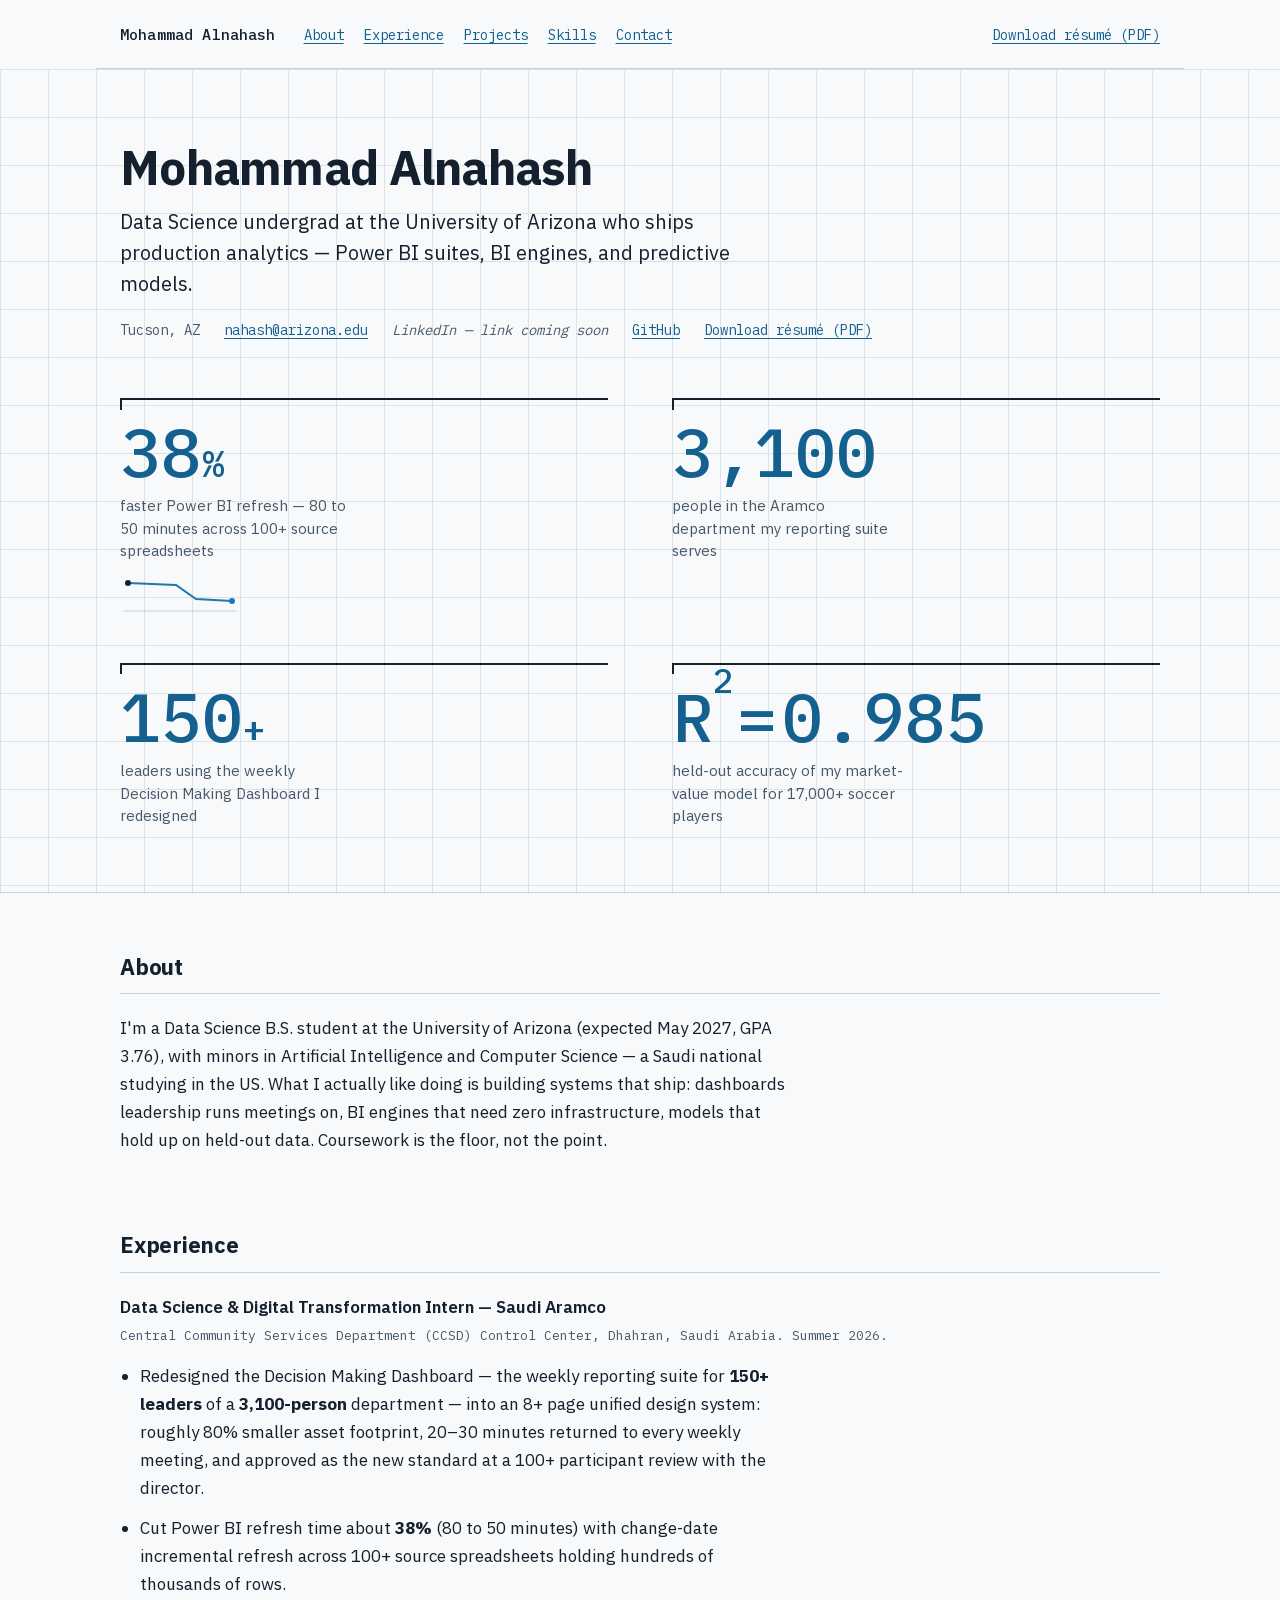
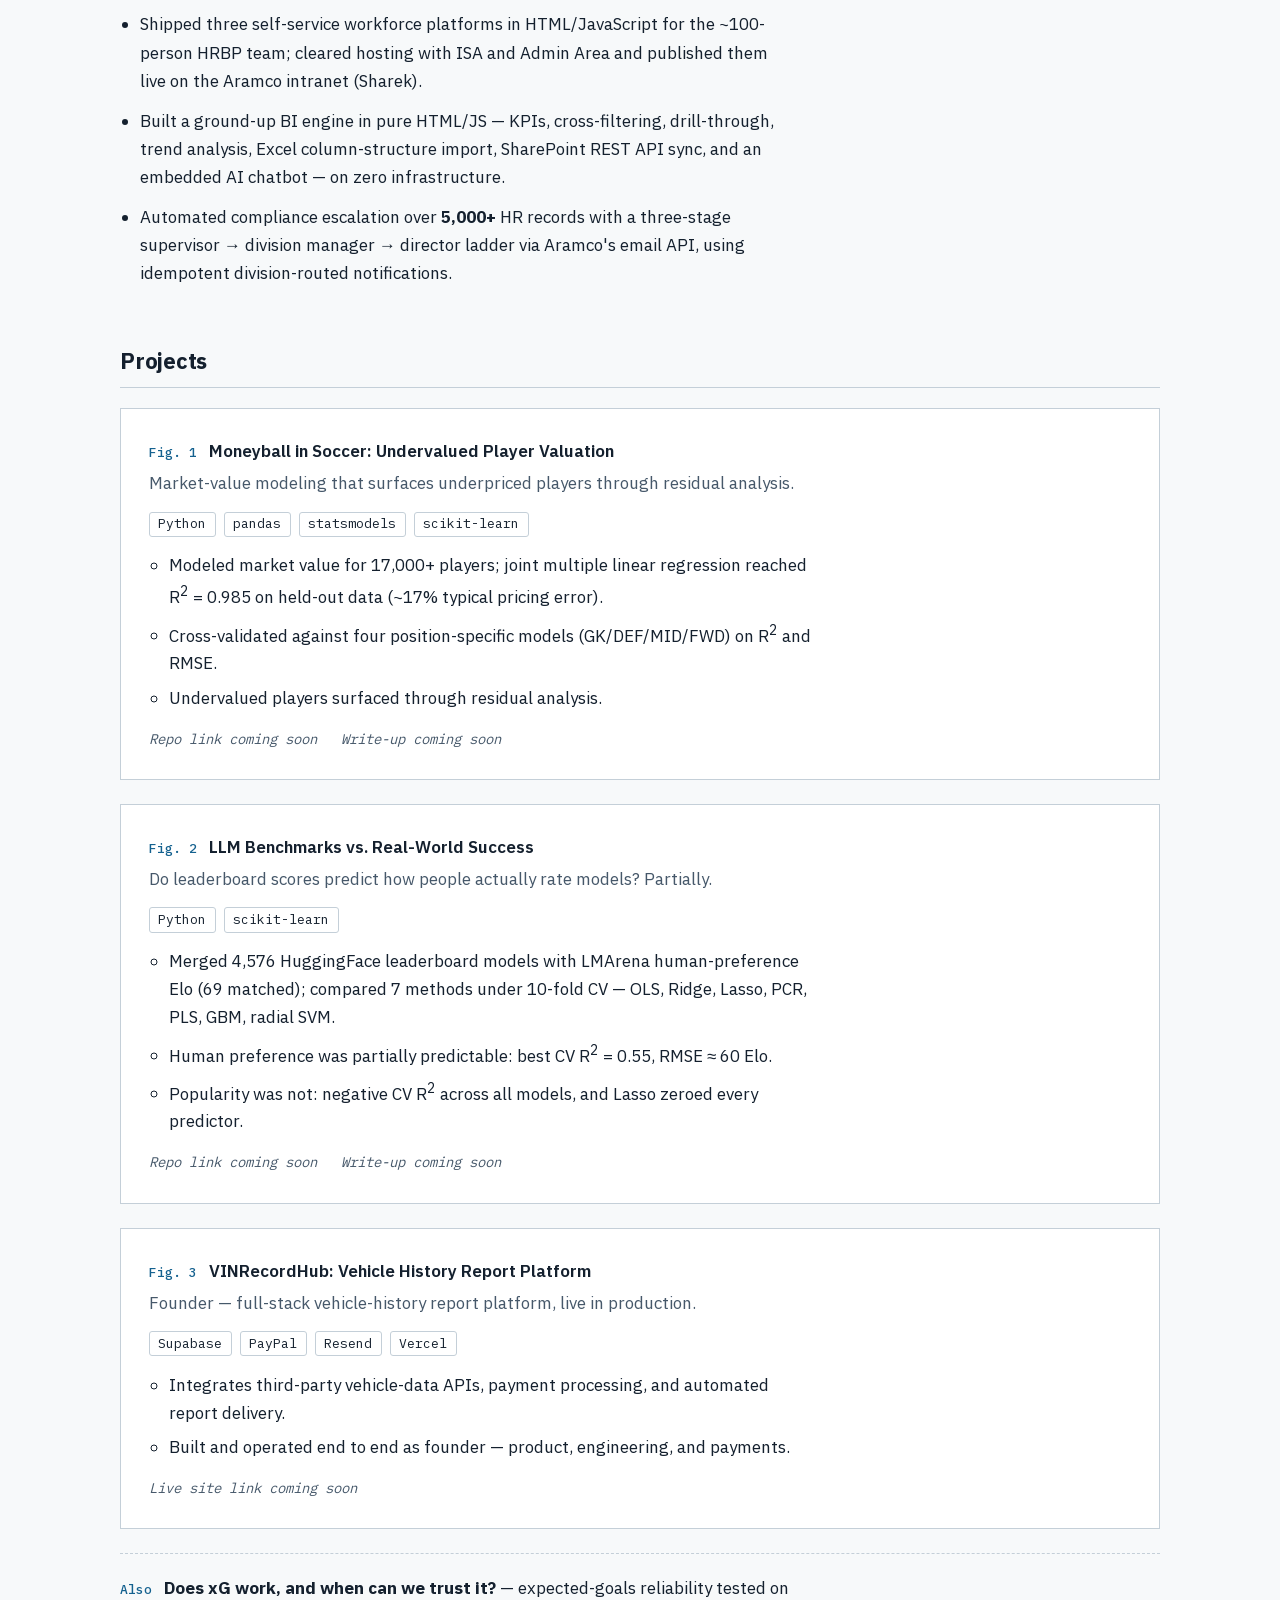
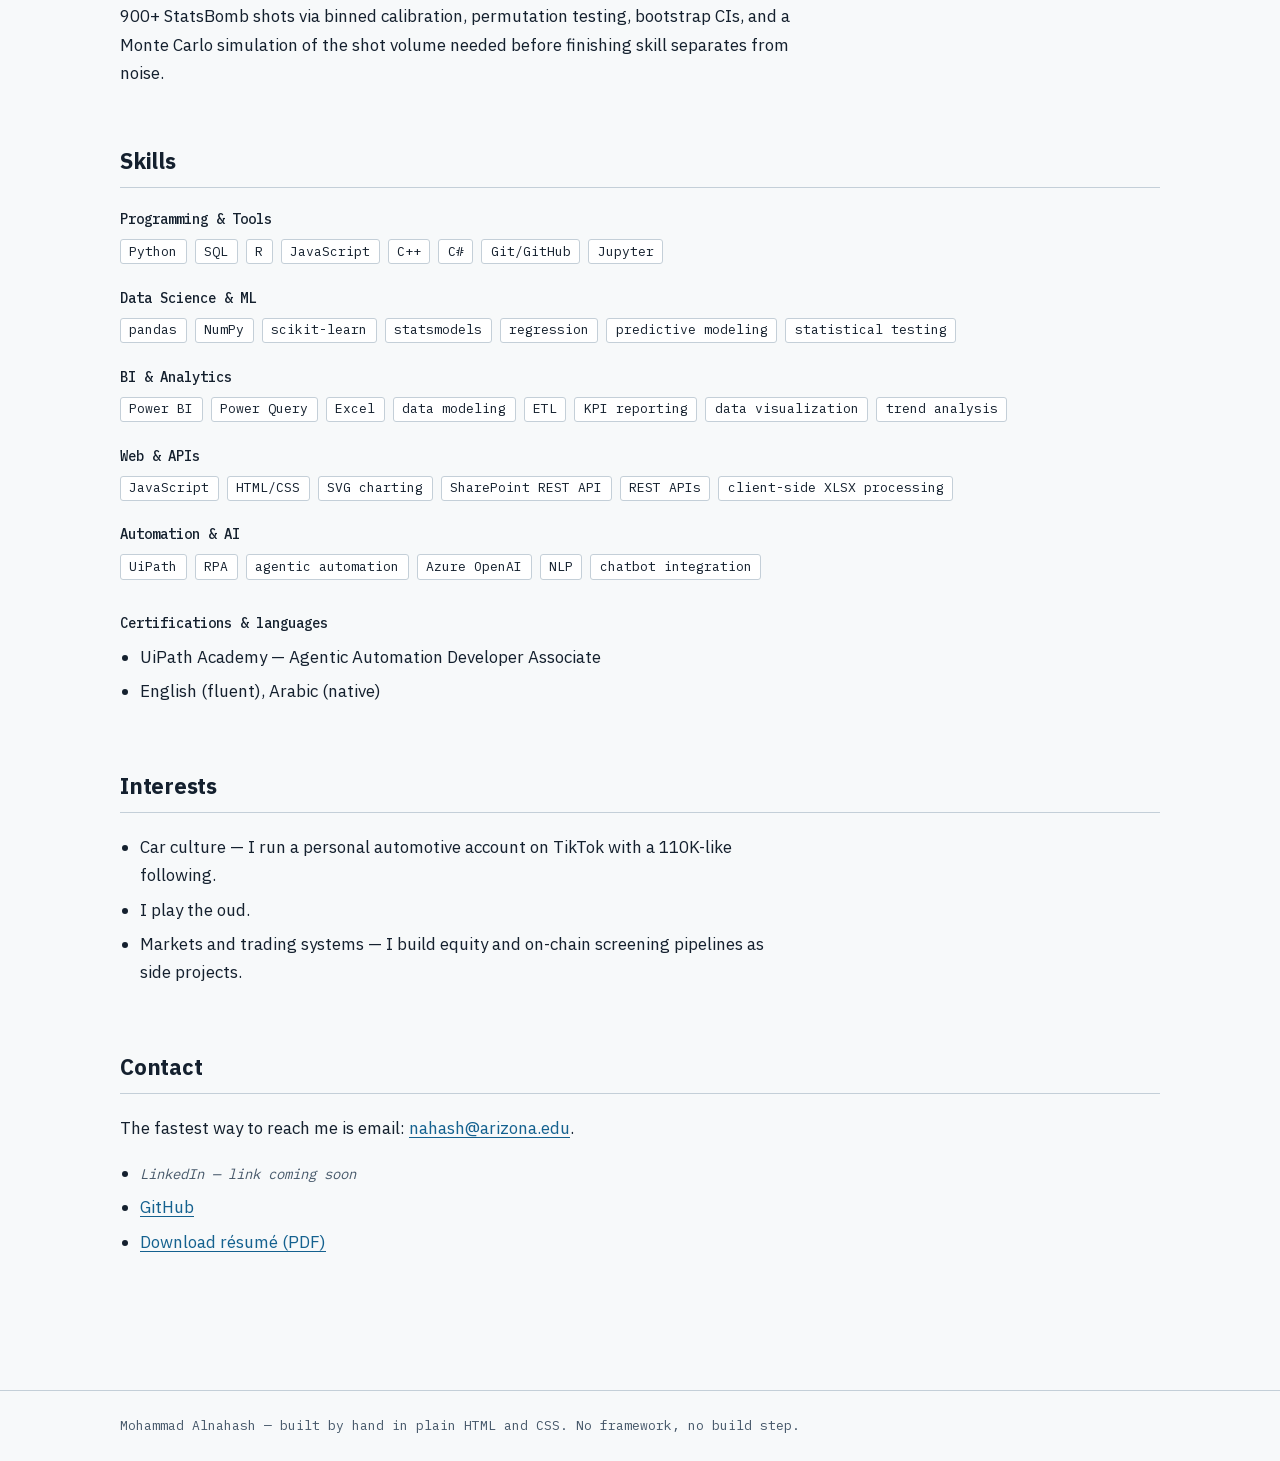
==== index.html @ f23c86c2 "Portfolio site: hero stats, experience, projects, skills, contact Static HTML/CSS, no build step. Se" ====
<!DOCTYPE html>
<html lang="en">
<head>
  <meta charset="UTF-8">
  <meta name="viewport" content="width=device-width, initial-scale=1.0">
  <title>Mohammad Alnahash — Data Science Portfolio</title>
  <meta name="description" content="Data Science undergrad at the University of Arizona who ships production analytics — Power BI suites, BI engines, and predictive models. Saudi Aramco intern, founder of VINRecordHub.">

  <meta property="og:type" content="website">
  <meta property="og:title" content="Mohammad Alnahash — Data Science Portfolio">
  <meta property="og:description" content="Power BI suites for 3,100-person departments, ground-up BI engines, and predictive models at R² = 0.985. Data Science B.S. at the University of Arizona, expected May 2027.">
  <meta property="og:url" content="https://malnahash.github.io/">
  <meta property="og:image" content="https://malnahash.github.io/assets/og.png">
  <meta property="og:image:width" content="1200">
  <meta property="og:image:height" content="630">
  <meta name="twitter:card" content="summary_large_image">

  <link rel="icon" href="data:image/svg+xml,%3Csvg xmlns='http://www.w3.org/2000/svg' viewBox='0 0 32 32'%3E%3Crect width='32' height='32' fill='%23F7F9FA'/%3E%3Cpath d='M6 26V6' stroke='%2314202E' stroke-width='2'/%3E%3Cpath d='M6 26h20' stroke='%2314202E' stroke-width='2'/%3E%3Ccircle cx='12' cy='20' r='2.5' fill='%231F77B4'/%3E%3Ccircle cx='18' cy='14' r='2.5' fill='%231F77B4'/%3E%3Ccircle cx='24' cy='9' r='2.5' fill='%231F77B4'/%3E%3C/svg%3E">

  <link rel="preload" href="assets/fonts/IBMPlexSans-var.woff2" as="font" type="font/woff2" crossorigin>
  <link rel="preload" href="assets/fonts/IBMPlexMono-500.woff2" as="font" type="font/woff2" crossorigin>
  <link rel="stylesheet" href="styles.css">
</head>
<body>

<a class="skip-link" href="#main">Skip to content</a>

<header class="site-header">
  <p class="site-name">Mohammad Alnahash</p>
  <nav aria-label="Main">
    <ul>
      <li><a href="#about">About</a></li>
      <li><a href="#experience">Experience</a></li>
      <li><a href="#projects">Projects</a></li>
      <li><a href="#skills">Skills</a></li>
      <li><a href="#contact">Contact</a></li>
    </ul>
  </nav>
  <a class="resume-link" href="assets/Mohammad_Alnahash_Resume.pdf" download>Download résumé (PDF)</a>
</header>

<main id="main" tabindex="-1">

  <!-- ============ HERO ============ -->
  <section class="hero" aria-labelledby="hero-name">
    <div class="hero-inner">
      <h1 id="hero-name">Mohammad Alnahash</h1>
      <p class="positioning">Data Science undergrad at the University of Arizona who ships production
        analytics — Power&nbsp;BI suites, BI&nbsp;engines, and predictive models.</p>
      <ul class="hero-meta">
        <li>Tucson, AZ</li>
        <li><a href="mailto:nahash@arizona.edu">nahash@arizona.edu</a></li>
        <!-- TODO: add LinkedIn profile URL, then replace the span below with a real link -->
        <li><span class="link-pending">LinkedIn — link coming soon</span></li>
        <li><a href="https://github.com/malnahash">GitHub</a></li>
        <li><a href="assets/Mohammad_Alnahash_Resume.pdf" download>Download résumé (PDF)</a></li>
      </ul>

      <ul class="stats">
        <li class="stat">
          <p>
            <span class="stat-number">38<span class="stat-unit">%</span></span>
            <span class="stat-caption">faster Power&nbsp;BI refresh — 80 to 50 minutes across 100+ source spreadsheets</span>
          </p>
          <svg class="spark" viewBox="0 0 120 40" aria-hidden="true" focusable="false">
            <line x1="4" y1="36" x2="116" y2="36" class="spark-axis"/>
            <polyline points="8,8 56,10 76,24 112,26" class="spark-line"/>
            <circle cx="8" cy="8" r="3" class="spark-dot"/>
            <circle cx="112" cy="26" r="3" class="spark-dot spark-dot-end"/>
          </svg>
        </li>
        <li class="stat">
          <p>
            <span class="stat-number">3,100</span>
            <span class="stat-caption">people in the Aramco department my reporting suite serves</span>
          </p>
        </li>
        <li class="stat">
          <p>
            <span class="stat-number">150<span class="stat-unit">+</span></span>
            <span class="stat-caption">leaders using the weekly Decision Making Dashboard I redesigned</span>
          </p>
        </li>
        <li class="stat">
          <p>
            <span class="stat-number">R<sup>2</sup>&hairsp;=&hairsp;0.985</span>
            <span class="stat-caption">held-out accuracy of my market-value model for 17,000+ soccer players</span>
          </p>
        </li>
      </ul>
    </div>
  </section>

  <!-- ============ ABOUT ============ -->
  <section id="about" class="section" aria-labelledby="about-h">
    <h2 id="about-h">About</h2>
    <p>I'm a Data Science B.S. student at the University of Arizona (expected May 2027, GPA 3.76),
      with minors in Artificial Intelligence and Computer Science — a Saudi national studying in
      the US. What I actually like doing is building systems that ship: dashboards leadership runs
      meetings on, BI engines that need zero infrastructure, models that hold up on held-out data.
      Coursework is the floor, not the point.</p>
  </section>

  <!-- ============ EXPERIENCE ============ -->
  <section id="experience" class="section" aria-labelledby="experience-h">
    <h2 id="experience-h">Experience</h2>
    <article class="job">
      <h3>Data Science &amp; Digital Transformation Intern — Saudi Aramco</h3>
      <p class="job-meta">Central Community Services Department (CCSD) Control Center, Dhahran, Saudi Arabia. Summer 2026.</p>
      <ul class="job-bullets">
        <li>Redesigned the Decision Making Dashboard — the weekly reporting suite for
          <strong>150+ leaders</strong> of a <strong>3,100-person</strong> department — into an
          8+ page unified design system: roughly 80% smaller asset footprint, 20–30 minutes
          returned to every weekly meeting, and approved as the new standard at a 100+ participant
          review with the director.</li>
        <li>Cut Power&nbsp;BI refresh time about <strong>38%</strong> (80 to 50 minutes) with
          change-date incremental refresh across 100+ source spreadsheets holding hundreds of
          thousands of rows.</li>
        <li>Shipped three self-service workforce platforms in HTML/JavaScript for the ~100-person
          HRBP team; cleared hosting with ISA and Admin Area and published them live on the Aramco
          intranet (Sharek).</li>
        <li>Built a ground-up BI engine in pure HTML/JS — KPIs, cross-filtering, drill-through,
          trend analysis, Excel column-structure import, SharePoint REST API sync, and an embedded
          AI chatbot — on zero infrastructure.</li>
        <li>Automated compliance escalation over <strong>5,000+</strong> HR records with a
          three-stage supervisor → division manager → director ladder via Aramco's email API,
          using idempotent division-routed notifications.</li>
      </ul>
    </article>
  </section>

  <!-- ============ PROJECTS ============ -->
  <section id="projects" class="section" aria-labelledby="projects-h">
    <h2 id="projects-h">Projects</h2>
    <ul class="projects">

      <li class="project">
        <h3><span class="fig">Fig.&nbsp;1</span> Moneyball in Soccer: Undervalued Player Valuation</h3>
        <p class="project-summary">Market-value modeling that surfaces underpriced players through residual analysis.</p>
        <ul class="chips" aria-label="Built with">
          <li>Python</li><li>pandas</li><li>statsmodels</li><li>scikit-learn</li>
        </ul>
        <ul class="project-results">
          <li>Modeled market value for 17,000+ players; joint multiple linear regression reached
            R<sup>2</sup>&nbsp;= 0.985 on held-out data (~17% typical pricing error).</li>
          <li>Cross-validated against four position-specific models (GK/DEF/MID/FWD) on
            R<sup>2</sup> and RMSE.</li>
          <li>Undervalued players surfaced through residual analysis.</li>
        </ul>
        <p class="project-links">
          <!-- TODO: add repo URL -->
          <span class="link-pending">Repo link coming soon</span>
          <!-- TODO: add write-up / demo URL -->
          <span class="link-pending">Write-up coming soon</span>
        </p>
      </li>

      <li class="project">
        <h3><span class="fig">Fig.&nbsp;2</span> LLM Benchmarks vs. Real-World Success</h3>
        <p class="project-summary">Do leaderboard scores predict how people actually rate models? Partially.</p>
        <ul class="chips" aria-label="Built with">
          <li>Python</li><li>scikit-learn</li>
        </ul>
        <ul class="project-results">
          <li>Merged 4,576 HuggingFace leaderboard models with LMArena human-preference Elo
            (69 matched); compared 7 methods under 10-fold CV — OLS, Ridge, Lasso, PCR, PLS,
            GBM, radial SVM.</li>
          <li>Human preference was partially predictable: best CV R<sup>2</sup>&nbsp;= 0.55,
            RMSE ≈ 60 Elo.</li>
          <li>Popularity was not: negative CV R<sup>2</sup> across all models, and Lasso zeroed
            every predictor.</li>
        </ul>
        <p class="project-links">
          <!-- TODO: add repo URL -->
          <span class="link-pending">Repo link coming soon</span>
          <!-- TODO: add write-up / demo URL -->
          <span class="link-pending">Write-up coming soon</span>
        </p>
      </li>

      <li class="project">
        <h3><span class="fig">Fig.&nbsp;3</span> VINRecordHub: Vehicle History Report Platform</h3>
        <p class="project-summary">Founder — full-stack vehicle-history report platform, live in production.</p>
        <ul class="chips" aria-label="Built with">
          <li>Supabase</li><li>PayPal</li><li>Resend</li><li>Vercel</li>
        </ul>
        <ul class="project-results">
          <li>Integrates third-party vehicle-data APIs, payment processing, and automated report
            delivery.</li>
          <li>Built and operated end to end as founder — product, engineering, and payments.</li>
        </ul>
        <p class="project-links">
          <!-- TODO: add live site URL -->
          <span class="link-pending">Live site link coming soon</span>
        </p>
      </li>

      <!-- TODO: Mohammad may want to promote this to a full fourth card later -->
      <li class="project project-quiet">
        <p><span class="fig">Also</span> <strong>Does xG work, and when can we trust it?</strong> —
          expected-goals reliability tested on 900+ StatsBomb shots via binned calibration,
          permutation testing, bootstrap CIs, and a Monte Carlo simulation of the shot volume
          needed before finishing skill separates from noise.</p>
      </li>

    </ul>
  </section>

  <!-- ============ SKILLS ============ -->
  <section id="skills" class="section" aria-labelledby="skills-h">
    <h2 id="skills-h">Skills</h2>
    <div class="skill-group">
      <h3>Programming &amp; Tools</h3>
      <ul class="chips"><li>Python</li><li>SQL</li><li>R</li><li>JavaScript</li><li>C++</li><li>C#</li><li>Git/GitHub</li><li>Jupyter</li></ul>
    </div>
    <div class="skill-group">
      <h3>Data Science &amp; ML</h3>
      <ul class="chips"><li>pandas</li><li>NumPy</li><li>scikit-learn</li><li>statsmodels</li><li>regression</li><li>predictive modeling</li><li>statistical testing</li></ul>
    </div>
    <div class="skill-group">
      <h3>BI &amp; Analytics</h3>
      <ul class="chips"><li>Power BI</li><li>Power Query</li><li>Excel</li><li>data modeling</li><li>ETL</li><li>KPI reporting</li><li>data visualization</li><li>trend analysis</li></ul>
    </div>
    <div class="skill-group">
      <h3>Web &amp; APIs</h3>
      <ul class="chips"><li>JavaScript</li><li>HTML/CSS</li><li>SVG charting</li><li>SharePoint REST API</li><li>REST APIs</li><li>client-side XLSX processing</li></ul>
    </div>
    <div class="skill-group">
      <h3>Automation &amp; AI</h3>
      <ul class="chips"><li>UiPath</li><li>RPA</li><li>agentic automation</li><li>Azure OpenAI</li><li>NLP</li><li>chatbot integration</li></ul>
    </div>

    <h3>Certifications &amp; languages</h3>
    <ul class="plain-list">
      <li>UiPath Academy — Agentic Automation Developer Associate</li>
      <li>English (fluent), Arabic (native)</li>
    </ul>
  </section>

  <!-- ============ INTERESTS ============ -->
  <!-- NOTE for Mohammad: review this section — cut or reword anything too personal. -->
  <section id="interests" class="section" aria-labelledby="interests-h">
    <h2 id="interests-h">Interests</h2>
    <ul class="plain-list">
      <li>Car culture — I run a personal automotive account on TikTok with a 110K-like following.</li>
      <li>I play the oud.</li>
      <li>Markets and trading systems — I build equity and on-chain screening pipelines as side projects.</li>
      <!-- TODO: one open slot for anything else Mohammad wants to add -->
    </ul>
  </section>

  <!-- ============ CONTACT ============ -->
  <section id="contact" class="section" aria-labelledby="contact-h">
    <h2 id="contact-h">Contact</h2>
    <p>The fastest way to reach me is email:
      <a href="mailto:nahash@arizona.edu">nahash@arizona.edu</a>.</p>
    <ul class="plain-list">
      <!-- TODO: add LinkedIn profile URL -->
      <li><span class="link-pending">LinkedIn — link coming soon</span></li>
      <li><a href="https://github.com/malnahash">GitHub</a></li>
      <li><a href="assets/Mohammad_Alnahash_Resume.pdf" download>Download résumé (PDF)</a></li>
    </ul>
  </section>

</main>

<footer class="site-footer">
  <p>Mohammad Alnahash — built by hand in plain HTML and CSS. No framework, no build step.</p>
</footer>

</body>
</html>
---- styles.css ----
/* ============================================================
   Mohammad Alnahash — portfolio
   Design: "the page is a well-made chart."
   Palette: cool plotting-paper ground, ink navy, matplotlib
   tab:blue accent. Type: IBM Plex Sans (body) + IBM Plex Mono
   (numerals, labels, chips). No framework, no build step.
   ============================================================ */

@font-face {
  font-family: "IBM Plex Sans";
  src: url("assets/fonts/IBMPlexSans-var.woff2") format("woff2");
  font-weight: 100 700;
  font-style: normal;
  font-display: swap;
}
@font-face {
  font-family: "IBM Plex Mono";
  src: url("assets/fonts/IBMPlexMono-400.woff2") format("woff2");
  font-weight: 400;
  font-style: normal;
  font-display: swap;
}
@font-face {
  font-family: "IBM Plex Mono";
  src: url("assets/fonts/IBMPlexMono-500.woff2") format("woff2");
  font-weight: 500;
  font-style: normal;
  font-display: swap;
}

:root {
  --paper: #F7F9FA;        /* page ground — cool, not cream */
  --grid: #DCE3E8;         /* faint plotting gridlines */
  --grid-strong: #C4CFD8;  /* card borders, axis lines */
  --ink: #14202E;          /* primary text */
  --muted: #46586A;        /* secondary text — 4.5:1+ on paper and grid */
  --accent: #1F77B4;       /* matplotlib tab:blue — large marks only */
  --accent-ink: #14618F;   /* darkened accent for text-size uses */
  --card: #FFFFFF;

  --sans: "IBM Plex Sans", "Helvetica Neue", Arial, sans-serif;
  --mono: "IBM Plex Mono", "SF Mono", Menlo, Consolas, monospace;

  --measure: 42rem;        /* ~72ch body column */
}

* { box-sizing: border-box; }

html {
  /* anchor jumps land clear of nothing (no sticky header), but give breathing room */
  scroll-padding-top: 1.5rem;
}

@media (prefers-reduced-motion: no-preference) {
  html { scroll-behavior: smooth; }
}

body {
  margin: 0;
  background: var(--paper);
  color: var(--ink);
  font-family: var(--sans);
  font-size: 1.0625rem;
  line-height: 1.65;
}

/* ---------- links & focus ---------- */

a {
  color: var(--accent-ink);
  text-decoration-thickness: 1px;
  text-underline-offset: 3px;
}
a:hover { text-decoration-thickness: 2px; }

:focus-visible {
  outline: 2px solid var(--accent-ink);
  outline-offset: 3px;
  border-radius: 2px;
}

.skip-link {
  position: absolute;
  left: 1rem;
  top: -3rem;
  z-index: 10;
  padding: 0.5rem 1rem;
  background: var(--ink);
  color: #FFFFFF;
  font-family: var(--mono);
  font-size: 0.875rem;
  text-decoration: none;
}
.skip-link:focus {
  top: 1rem;
}

/* ---------- header ---------- */

.site-header {
  display: flex;
  flex-wrap: wrap;
  align-items: baseline;
  gap: 0.75rem 1.75rem;
  max-width: 68rem;
  margin: 0 auto;
  padding: 1.25rem 1.5rem;
  border-bottom: 1px solid var(--grid-strong);
}

.site-name {
  margin: 0;
  font-family: var(--mono);
  font-weight: 500;
  font-size: 0.9375rem;
  letter-spacing: 0.01em;
}

.site-header nav ul {
  display: flex;
  flex-wrap: wrap;
  gap: 0.25rem 1.25rem;
  margin: 0;
  padding: 0;
  list-style: none;
}

.site-header nav a,
.resume-link {
  font-family: var(--mono);
  font-size: 0.875rem;
}

.resume-link { margin-left: auto; }

/* ---------- hero ---------- */

.hero {
  /* the plotting grid lives here and only here */
  background-image:
    linear-gradient(var(--grid) 1px, transparent 1px),
    linear-gradient(90deg, var(--grid) 1px, transparent 1px);
  background-size: 48px 48px;
  border-bottom: 1px solid var(--grid-strong);
}

.hero-inner {
  max-width: 68rem;
  margin: 0 auto;
  padding: 4.5rem 1.5rem 4rem;
}

h1 {
  margin: 0 0 0.75rem;
  font-size: clamp(2rem, 5vw, 3rem);
  font-weight: 700;
  line-height: 1.1;
  letter-spacing: -0.015em;
}

.positioning {
  max-width: var(--measure);
  margin: 0 0 1.25rem;
  font-size: clamp(1.0625rem, 2.2vw, 1.25rem);
  line-height: 1.55;
}

.hero-meta {
  display: flex;
  flex-wrap: wrap;
  gap: 0.4rem 1.5rem;
  margin: 0 0 3.5rem;
  padding: 0;
  list-style: none;
  font-family: var(--mono);
  font-size: 0.875rem;
  color: var(--muted);
}

/* ---------- the stats: numbers as the display element ---------- */

.stats {
  /* 2x2 small-multiples panel — never an orphaned row */
  display: grid;
  grid-template-columns: 1fr;
  gap: 2.5rem 4rem;
  margin: 0;
  padding: 0;
  list-style: none;
}
@media (min-width: 34rem) {
  .stats { grid-template-columns: repeat(2, minmax(0, 1fr)); }
}

.stat {
  /* each stat sits on its own axis baseline, like a plotted series */
  border-top: 2px solid var(--ink);
  padding-top: 1rem;
  position: relative;
}
.stat::before {
  /* axis tick */
  content: "";
  position: absolute;
  top: 0;
  left: 0;
  width: 2px;
  height: 0.6rem;
  background: var(--ink);
}

.stat p { margin: 0; }

.stat-number {
  display: block;
  font-family: var(--mono);
  font-weight: 500;
  font-variant-numeric: tabular-nums;
  font-size: clamp(2.5rem, 5.5vw, 4.25rem);
  line-height: 1.05;
  color: var(--accent-ink);
}
.stat-number sup {
  font-size: 0.5em;
  top: -0.75em;
  position: relative;
  line-height: 0;
}
.stat-unit { font-size: 0.55em; }

.stat-caption {
  display: block;
  max-width: 26ch;
  margin-top: 0.5rem;
  font-size: 0.9375rem;
  line-height: 1.5;
  color: var(--muted);
}

.spark { width: 7.5rem; height: 2.5rem; margin-top: 0.75rem; }
.spark-axis { stroke: var(--grid-strong); stroke-width: 1; }
.spark-line { fill: none; stroke: var(--accent); stroke-width: 2; }
.spark-dot { fill: var(--ink); }
.spark-dot-end { fill: var(--accent); }

/* one orchestrated entrance, motion-gated; resting state is fully visible */
@media (prefers-reduced-motion: no-preference) {
  @keyframes stat-in {
    from { opacity: 0; transform: translateY(0.75rem); }
    to   { opacity: 1; transform: none; }
  }
  .stat { animation: stat-in 0.55s ease-out backwards; }
  .stat:nth-child(2) { animation-delay: 0.08s; }
  .stat:nth-child(3) { animation-delay: 0.16s; }
  .stat:nth-child(4) { animation-delay: 0.24s; }
}

/* ---------- sections ---------- */

.section {
  max-width: 68rem;
  margin: 0 auto;
  padding: 3.5rem 1.5rem 0;
}
.section:last-of-type { padding-bottom: 4rem; }

h2 {
  margin: 0 0 1.25rem;
  padding-bottom: 0.5rem;
  border-bottom: 1px solid var(--grid-strong);
  font-size: 1.375rem;
  font-weight: 700;
  letter-spacing: -0.01em;
}

.section > p {
  max-width: var(--measure);
  margin-top: 0;
}

/* ---------- experience ---------- */

h3 {
  margin: 0 0 0.25rem;
  font-size: 1.0625rem;
  font-weight: 600;
}

.job-meta {
  margin: 0 0 1rem;
  font-family: var(--mono);
  font-size: 0.8125rem;
  color: var(--muted);
}

.job-bullets {
  max-width: var(--measure);
  margin: 0;
  padding-left: 1.25rem;
}
.job-bullets li { margin-bottom: 0.75rem; }
.job-bullets li:last-child { margin-bottom: 0; }

/* ---------- projects ---------- */

.projects {
  display: grid;
  gap: 1.5rem;
  margin: 0;
  padding: 0;
  list-style: none;
}

.project {
  background: var(--card);
  border: 1px solid var(--grid-strong);
  padding: 1.75rem;
}

.fig {
  font-family: var(--mono);
  font-weight: 500;
  font-size: 0.8125rem;
  color: var(--accent-ink);
  margin-right: 0.5rem;
}

.project-summary {
  max-width: var(--measure);
  margin: 0.25rem 0 0.9rem;
  color: var(--muted);
}

.project-results {
  max-width: var(--measure);
  margin: 0.9rem 0 1rem;
  padding-left: 1.25rem;
}
.project-results li { margin-bottom: 0.4rem; }

.project-links {
  margin: 0;
  display: flex;
  flex-wrap: wrap;
  gap: 0.4rem 1.5rem;
  font-family: var(--mono);
  font-size: 0.875rem;
}

.link-pending {
  font-family: var(--mono);
  font-size: 0.875rem;
  font-style: italic;
  color: var(--muted);
}

.project-quiet {
  background: none;
  border: none;
  border-top: 1px dashed var(--grid-strong);
  padding: 1.25rem 0 0;
}
.project-quiet p { max-width: var(--measure); margin: 0; }

/* ---------- skills ---------- */

.skill-group { margin-bottom: 1.4rem; }
.skill-group h3 {
  font-family: var(--mono);
  font-weight: 500;
  font-size: 0.875rem;
  margin-bottom: 0.5rem;
}

.chips {
  display: flex;
  flex-wrap: wrap;
  gap: 0.5rem;
  margin: 0.5rem 0 0;
  padding: 0;
  list-style: none;
}

.chips li {
  font-family: var(--mono);
  font-size: 0.8125rem;
  line-height: 1.4;
  padding: 0.2em 0.65em;
  background: var(--card);
  border: 1px solid var(--grid-strong);
  border-radius: 3px;
}

#skills > h3 {
  margin-top: 2rem;
  font-family: var(--mono);
  font-weight: 500;
  font-size: 0.875rem;
}

.plain-list {
  max-width: var(--measure);
  margin: 0.5rem 0 0;
  padding-left: 1.25rem;
}
.plain-list li { margin-bottom: 0.4rem; }

/* ---------- footer ---------- */

.site-footer {
  border-top: 1px solid var(--grid-strong);
  margin-top: 4rem;
}
.site-footer p {
  max-width: 68rem;
  margin: 0 auto;
  padding: 1.5rem;
  font-family: var(--mono);
  font-size: 0.8125rem;
  color: var(--muted);
}

/* ---------- small screens ---------- */

@media (max-width: 480px) {
  .hero-inner { padding: 3rem 1.25rem 3rem; }
  .section { padding-left: 1.25rem; padding-right: 1.25rem; }
  .project { padding: 1.25rem; }
  .stats { gap: 2rem; }
}
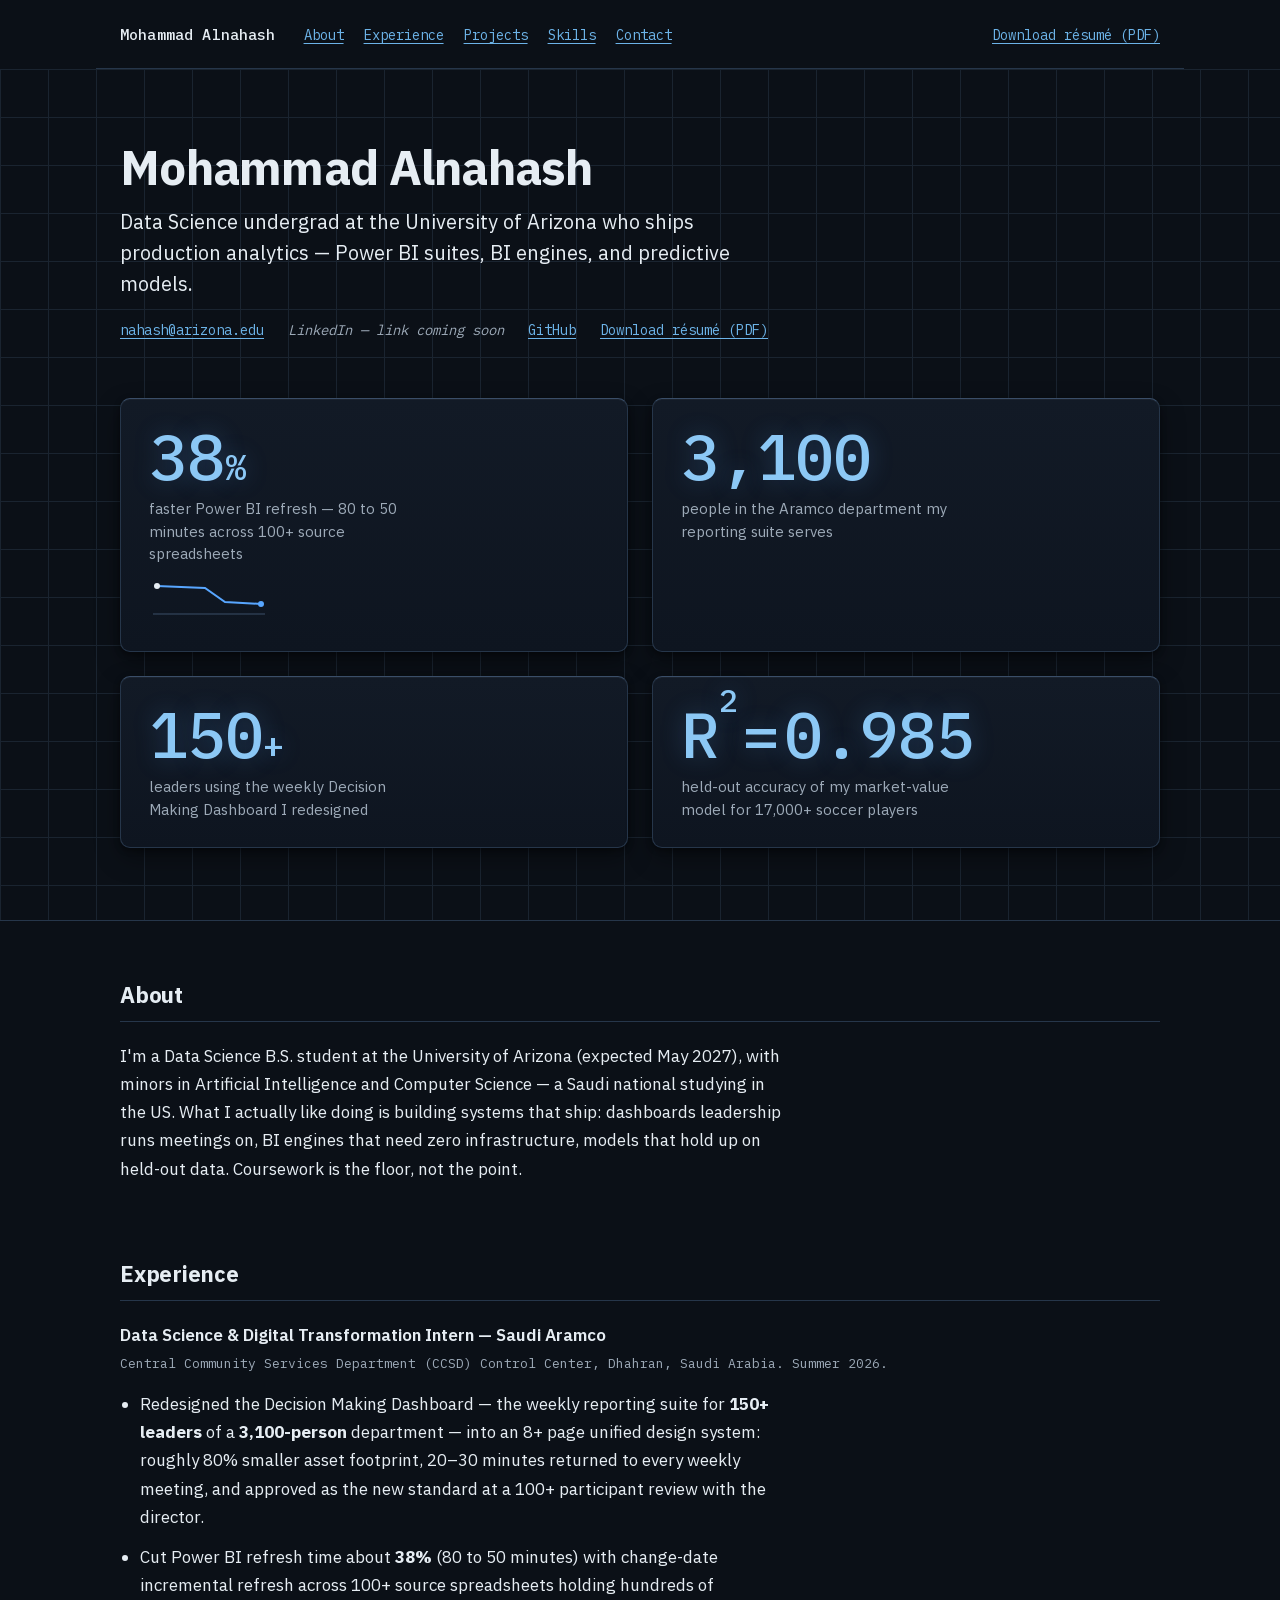
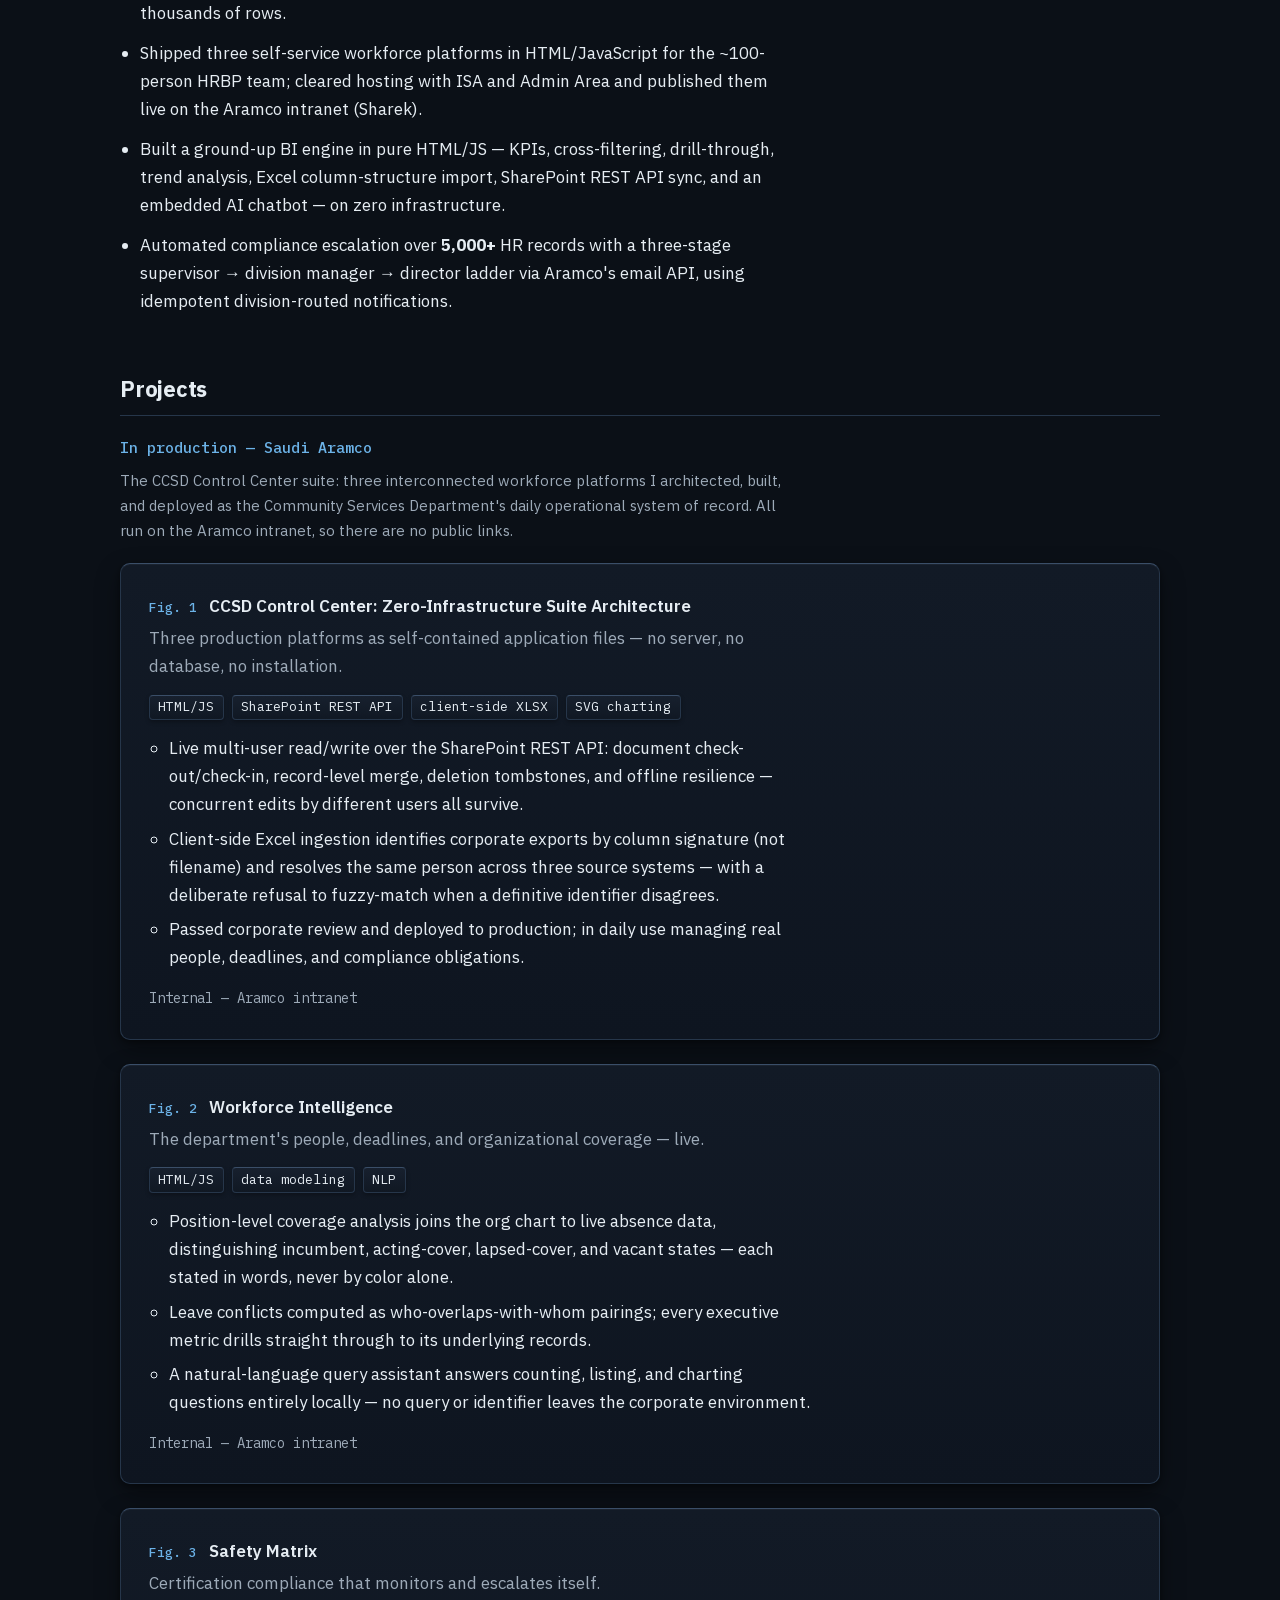
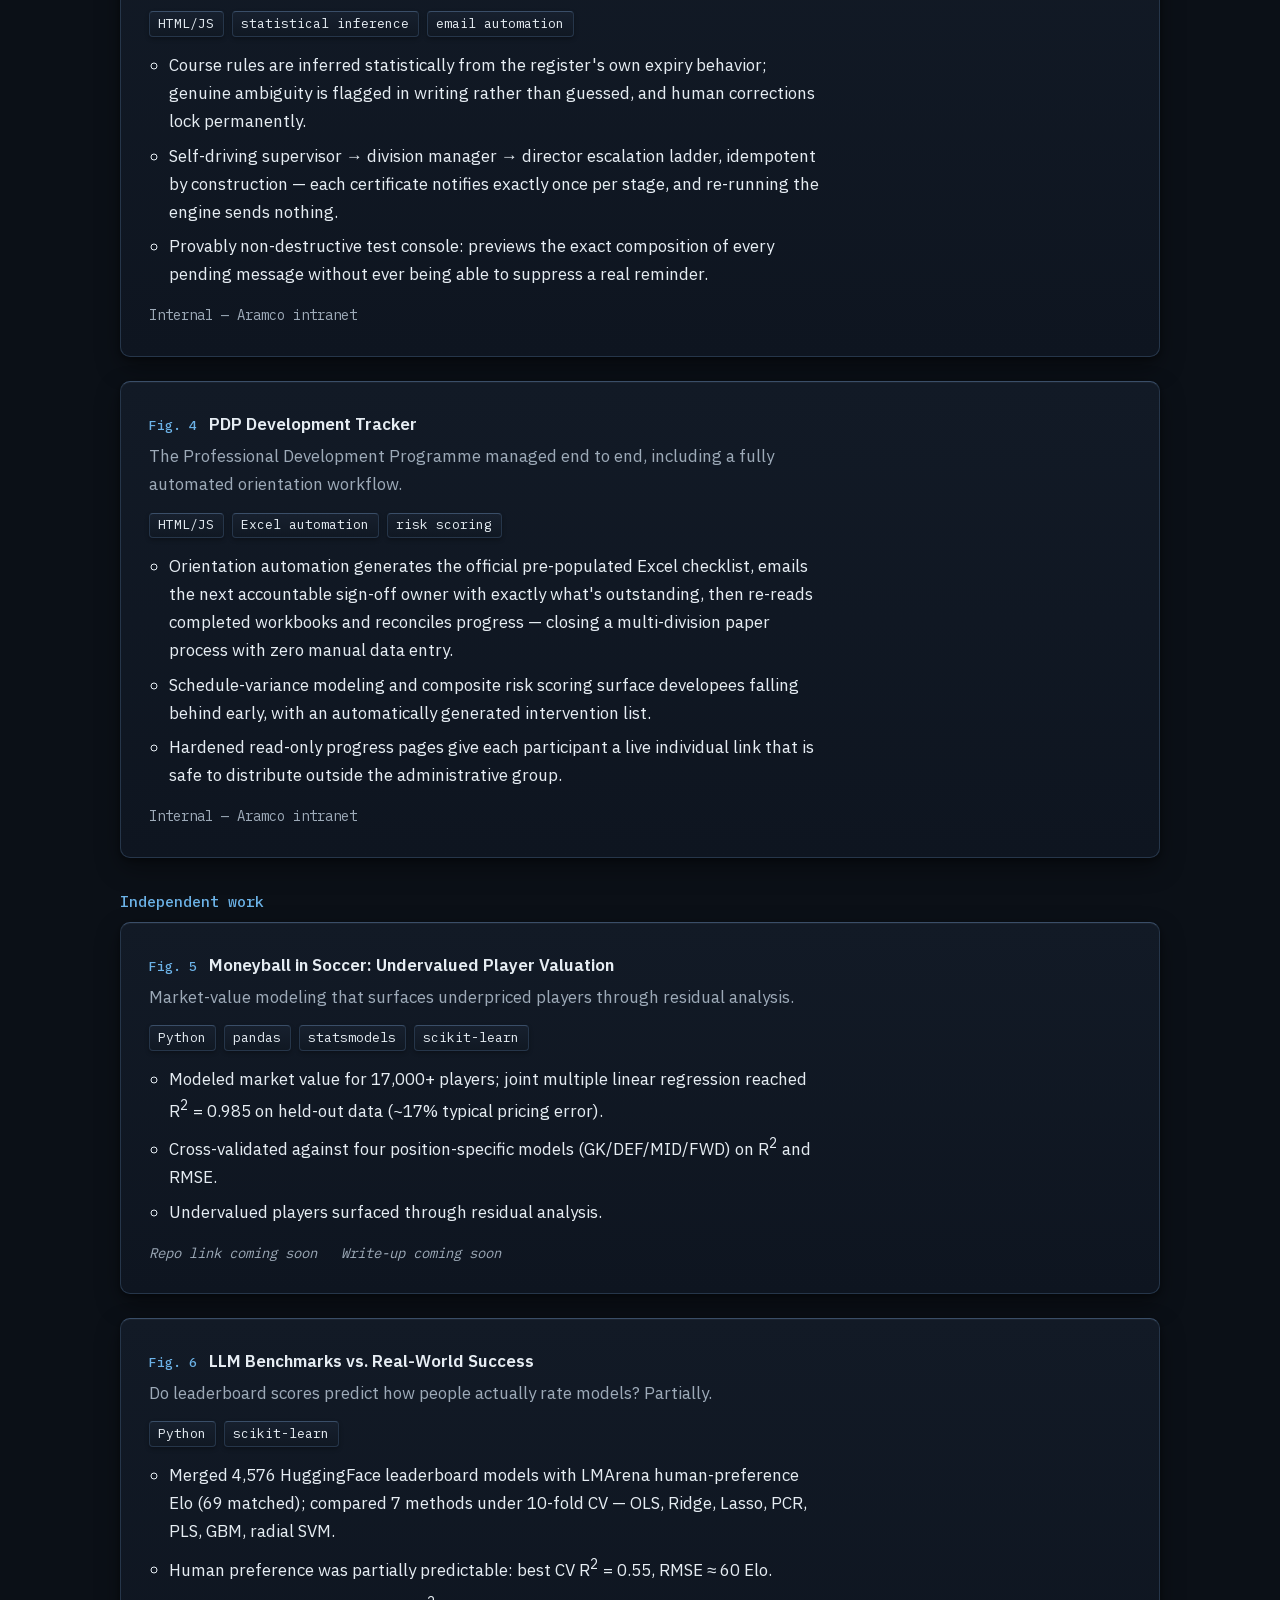
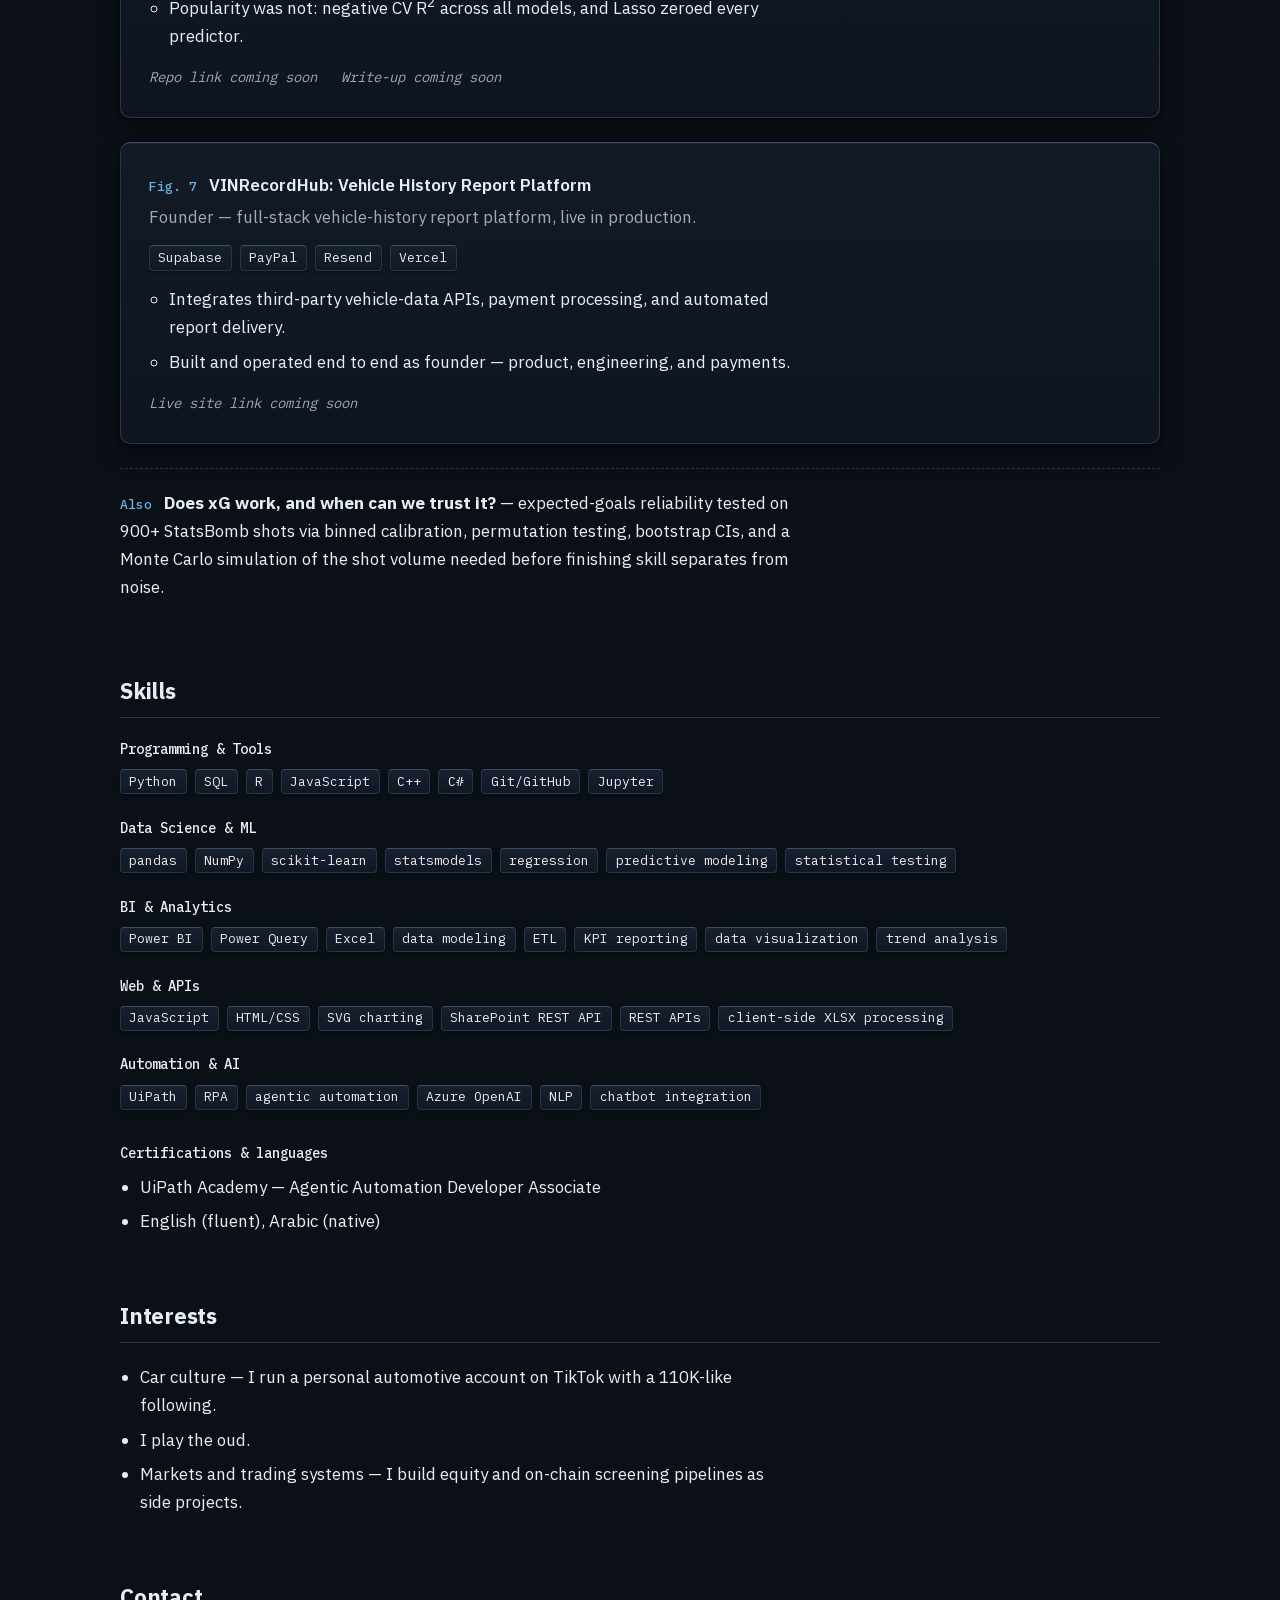
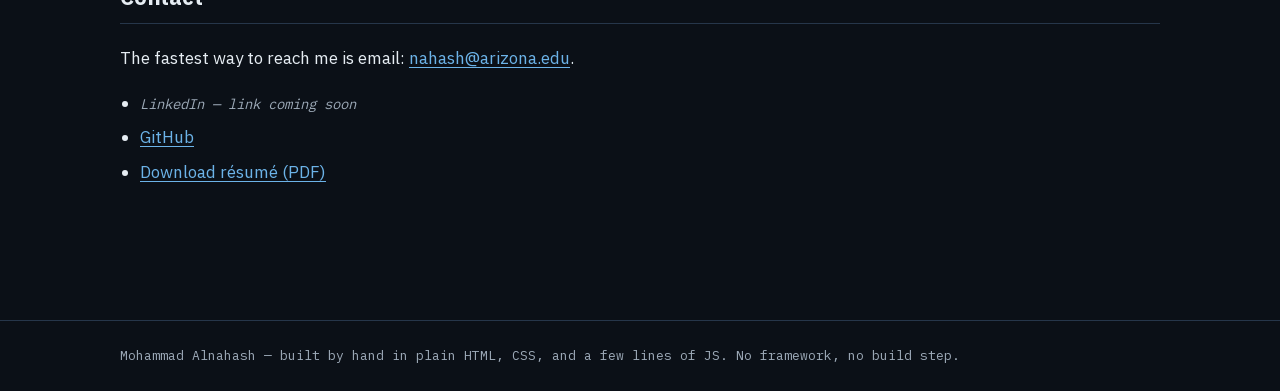
==== commit d784e7b2: "Dark redesign: control-room theme, 3D depth, Aramco project cards Perspective grid hero, panel depth" ====
--- a/index.html
+++ b/index.html
@@ -15,7 +15,9 @@
   <meta property="og:image:height" content="630">
   <meta name="twitter:card" content="summary_large_image">
 
-  <link rel="icon" href="data:image/svg+xml,%3Csvg xmlns='http://www.w3.org/2000/svg' viewBox='0 0 32 32'%3E%3Crect width='32' height='32' fill='%23F7F9FA'/%3E%3Cpath d='M6 26V6' stroke='%2314202E' stroke-width='2'/%3E%3Cpath d='M6 26h20' stroke='%2314202E' stroke-width='2'/%3E%3Ccircle cx='12' cy='20' r='2.5' fill='%231F77B4'/%3E%3Ccircle cx='18' cy='14' r='2.5' fill='%231F77B4'/%3E%3Ccircle cx='24' cy='9' r='2.5' fill='%231F77B4'/%3E%3C/svg%3E">
+  <meta name="color-scheme" content="dark">
+  <meta name="theme-color" content="#0B1017">
+  <link rel="icon" href="data:image/svg+xml,%3Csvg xmlns='http://www.w3.org/2000/svg' viewBox='0 0 32 32'%3E%3Crect width='32' height='32' fill='%230B1017'/%3E%3Cpath d='M6 26V6' stroke='%23E6EDF3' stroke-width='2'/%3E%3Cpath d='M6 26h20' stroke='%23E6EDF3' stroke-width='2'/%3E%3Ccircle cx='12' cy='20' r='2.5' fill='%2358A6FF'/%3E%3Ccircle cx='18' cy='14' r='2.5' fill='%2358A6FF'/%3E%3Ccircle cx='24' cy='9' r='2.5' fill='%2358A6FF'/%3E%3C/svg%3E">
 
   <link rel="preload" href="assets/fonts/IBMPlexSans-var.woff2" as="font" type="font/woff2" crossorigin>
   <link rel="preload" href="assets/fonts/IBMPlexMono-500.woff2" as="font" type="font/woff2" crossorigin>
@@ -48,7 +50,6 @@
       <p class="positioning">Data Science undergrad at the University of Arizona who ships production
         analytics — Power&nbsp;BI suites, BI&nbsp;engines, and predictive models.</p>
       <ul class="hero-meta">
-        <li>Tucson, AZ</li>
         <li><a href="mailto:nahash@arizona.edu">nahash@arizona.edu</a></li>
         <!-- TODO: add LinkedIn profile URL, then replace the span below with a real link -->
         <li><span class="link-pending">LinkedIn — link coming soon</span></li>
@@ -94,7 +95,7 @@
   <!-- ============ ABOUT ============ -->
   <section id="about" class="section" aria-labelledby="about-h">
     <h2 id="about-h">About</h2>
-    <p>I'm a Data Science B.S. student at the University of Arizona (expected May 2027, GPA 3.76),
+    <p>I'm a Data Science B.S. student at the University of Arizona (expected May 2027),
       with minors in Artificial Intelligence and Computer Science — a Saudi national studying in
       the US. What I actually like doing is building systems that ship: dashboards leadership runs
       meetings on, BI engines that need zero infrastructure, models that hold up on held-out data.
@@ -132,10 +133,95 @@
   <!-- ============ PROJECTS ============ -->
   <section id="projects" class="section" aria-labelledby="projects-h">
     <h2 id="projects-h">Projects</h2>
+
+    <h3 class="project-group">In production — Saudi Aramco</h3>
+    <p class="project-group-note">The CCSD Control Center suite: three interconnected workforce
+      platforms I architected, built, and deployed as the Community Services Department's daily
+      operational system of record. All run on the Aramco intranet, so there are no public links.</p>
     <ul class="projects">
 
       <li class="project">
-        <h3><span class="fig">Fig.&nbsp;1</span> Moneyball in Soccer: Undervalued Player Valuation</h3>
+        <h4><span class="fig">Fig.&nbsp;1</span> CCSD Control Center: Zero-Infrastructure Suite Architecture</h4>
+        <p class="project-summary">Three production platforms as self-contained application files — no server, no database, no installation.</p>
+        <ul class="chips" aria-label="Built with">
+          <li>HTML/JS</li><li>SharePoint REST API</li><li>client-side XLSX</li><li>SVG charting</li>
+        </ul>
+        <ul class="project-results">
+          <li>Live multi-user read/write over the SharePoint REST API: document check-out/check-in,
+            record-level merge, deletion tombstones, and offline resilience — concurrent edits by
+            different users all survive.</li>
+          <li>Client-side Excel ingestion identifies corporate exports by column signature (not
+            filename) and resolves the same person across three source systems — with a deliberate
+            refusal to fuzzy-match when a definitive identifier disagrees.</li>
+          <li>Passed corporate review and deployed to production; in daily use managing real people,
+            deadlines, and compliance obligations.</li>
+        </ul>
+        <p class="project-links"><span class="link-internal">Internal — Aramco intranet</span></p>
+      </li>
+
+      <li class="project">
+        <h4><span class="fig">Fig.&nbsp;2</span> Workforce Intelligence</h4>
+        <p class="project-summary">The department's people, deadlines, and organizational coverage — live.</p>
+        <ul class="chips" aria-label="Built with">
+          <li>HTML/JS</li><li>data modeling</li><li>NLP</li>
+        </ul>
+        <ul class="project-results">
+          <li>Position-level coverage analysis joins the org chart to live absence data,
+            distinguishing incumbent, acting-cover, lapsed-cover, and vacant states — each stated
+            in words, never by color alone.</li>
+          <li>Leave conflicts computed as who-overlaps-with-whom pairings; every executive metric
+            drills straight through to its underlying records.</li>
+          <li>A natural-language query assistant answers counting, listing, and charting questions
+            entirely locally — no query or identifier leaves the corporate environment.</li>
+        </ul>
+        <p class="project-links"><span class="link-internal">Internal — Aramco intranet</span></p>
+      </li>
+
+      <li class="project">
+        <h4><span class="fig">Fig.&nbsp;3</span> Safety Matrix</h4>
+        <p class="project-summary">Certification compliance that monitors and escalates itself.</p>
+        <ul class="chips" aria-label="Built with">
+          <li>HTML/JS</li><li>statistical inference</li><li>email automation</li>
+        </ul>
+        <ul class="project-results">
+          <li>Course rules are inferred statistically from the register's own expiry behavior;
+            genuine ambiguity is flagged in writing rather than guessed, and human corrections
+            lock permanently.</li>
+          <li>Self-driving supervisor → division manager → director escalation ladder, idempotent
+            by construction — each certificate notifies exactly once per stage, and re-running the
+            engine sends nothing.</li>
+          <li>Provably non-destructive test console: previews the exact composition of every
+            pending message without ever being able to suppress a real reminder.</li>
+        </ul>
+        <p class="project-links"><span class="link-internal">Internal — Aramco intranet</span></p>
+      </li>
+
+      <li class="project">
+        <h4><span class="fig">Fig.&nbsp;4</span> PDP Development Tracker</h4>
+        <p class="project-summary">The Professional Development Programme managed end to end, including a fully automated orientation workflow.</p>
+        <ul class="chips" aria-label="Built with">
+          <li>HTML/JS</li><li>Excel automation</li><li>risk scoring</li>
+        </ul>
+        <ul class="project-results">
+          <li>Orientation automation generates the official pre-populated Excel checklist, emails
+            the next accountable sign-off owner with exactly what's outstanding, then re-reads
+            completed workbooks and reconciles progress — closing a multi-division paper process
+            with zero manual data entry.</li>
+          <li>Schedule-variance modeling and composite risk scoring surface developees falling
+            behind early, with an automatically generated intervention list.</li>
+          <li>Hardened read-only progress pages give each participant a live individual link that
+            is safe to distribute outside the administrative group.</li>
+        </ul>
+        <p class="project-links"><span class="link-internal">Internal — Aramco intranet</span></p>
+      </li>
+
+    </ul>
+
+    <h3 class="project-group">Independent work</h3>
+    <ul class="projects">
+
+      <li class="project">
+        <h4><span class="fig">Fig.&nbsp;5</span> Moneyball in Soccer: Undervalued Player Valuation</h4>
         <p class="project-summary">Market-value modeling that surfaces underpriced players through residual analysis.</p>
         <ul class="chips" aria-label="Built with">
           <li>Python</li><li>pandas</li><li>statsmodels</li><li>scikit-learn</li>
@@ -156,7 +242,7 @@
       </li>
 
       <li class="project">
-        <h3><span class="fig">Fig.&nbsp;2</span> LLM Benchmarks vs. Real-World Success</h3>
+        <h4><span class="fig">Fig.&nbsp;6</span> LLM Benchmarks vs. Real-World Success</h4>
         <p class="project-summary">Do leaderboard scores predict how people actually rate models? Partially.</p>
         <ul class="chips" aria-label="Built with">
           <li>Python</li><li>scikit-learn</li>
@@ -179,7 +265,7 @@
       </li>
 
       <li class="project">
-        <h3><span class="fig">Fig.&nbsp;3</span> VINRecordHub: Vehicle History Report Platform</h3>
+        <h4><span class="fig">Fig.&nbsp;7</span> VINRecordHub: Vehicle History Report Platform</h4>
         <p class="project-summary">Founder — full-stack vehicle-history report platform, live in production.</p>
         <ul class="chips" aria-label="Built with">
           <li>Supabase</li><li>PayPal</li><li>Resend</li><li>Vercel</li>
@@ -265,8 +351,9 @@
 </main>
 
 <footer class="site-footer">
-  <p>Mohammad Alnahash — built by hand in plain HTML and CSS. No framework, no build step.</p>
+  <p>Mohammad Alnahash — built by hand in plain HTML, CSS, and a few lines of JS. No framework, no build step.</p>
 </footer>
 
+<script src="script.js" defer></script>
 </body>
 </html>
--- a/styles.css
+++ b/styles.css
@@ -1,9 +1,12 @@
 /* ============================================================
-   Mohammad Alnahash — portfolio
-   Design: "the page is a well-made chart."
-   Palette: cool plotting-paper ground, ink navy, matplotlib
-   tab:blue accent. Type: IBM Plex Sans (body) + IBM Plex Mono
-   (numerals, labels, chips). No framework, no build step.
+   Mohammad Alnahash — portfolio (dark)
+   Design: "the chart at night" — a control-room reading of the
+   plotting-paper concept. Deep blue-black ground, faint grid,
+   a perspective data-plane in the hero, panels with real depth.
+   Palette: ink navy ground, off-white ink, matplotlib tab:blue
+   lifted to pass AA on dark. Type: IBM Plex Sans + Plex Mono.
+   No framework, no build step. script.js adds optional card
+   tilt — the page is complete without it.
    ============================================================ */
 
 @font-face {
@@ -29,27 +32,42 @@
 }
 
 :root {
-  --paper: #F7F9FA;        /* page ground — cool, not cream */
-  --grid: #DCE3E8;         /* faint plotting gridlines */
-  --grid-strong: #C4CFD8;  /* card borders, axis lines */
-  --ink: #14202E;          /* primary text */
-  --muted: #46586A;        /* secondary text — 4.5:1+ on paper and grid */
-  --accent: #1F77B4;       /* matplotlib tab:blue — large marks only */
-  --accent-ink: #14618F;   /* darkened accent for text-size uses */
-  --card: #FFFFFF;
+  color-scheme: dark;
+
+  --ground: #0B1017;        /* page — near-black blue, never pure black */
+  --grid: #1A2430;          /* hero gridlines (decorative) */
+  --panel: #121A26;         /* raised surfaces */
+  --panel-deep: #0E1520;    /* panel gradient floor */
+  --edge: #26364A;          /* card borders — structural, survives forced-colors */
+  --edge-lit: #3A4E68;      /* specular top edge */
+
+  --ink: #E6EDF3;           /* body text ~15:1 on ground */
+  --muted: #9DAAB8;         /* secondary ~7:1 on ground, ~6:1 on panel */
+  --accent-text: #6CB3E8;   /* links & labels ~7:1 on ground */
+  --accent-bright: #8CC8F5; /* display numerals (large text) */
+  --accent-line: #58A6FF;   /* chart marks */
+  --focus: #8CC8F5;
 
   --sans: "IBM Plex Sans", "Helvetica Neue", Arial, sans-serif;
   --mono: "IBM Plex Mono", "SF Mono", Menlo, Consolas, monospace;
 
-  --measure: 42rem;        /* ~72ch body column */
+  --measure: 42rem;
+
+  /* depth recipe used everywhere */
+  --shadow-rest:
+    0 1px 0 rgba(255,255,255,0.04) inset,
+    0 10px 24px rgba(0,0,0,0.35),
+    0 2px 6px rgba(0,0,0,0.4);
+  --shadow-lift:
+    0 1px 0 rgba(255,255,255,0.06) inset,
+    0 18px 40px rgba(0,0,0,0.45),
+    0 4px 10px rgba(0,0,0,0.45),
+    0 0 0 1px rgba(108,179,232,0.18);
 }
 
 * { box-sizing: border-box; }
 
-html {
-  /* anchor jumps land clear of nothing (no sticky header), but give breathing room */
-  scroll-padding-top: 1.5rem;
-}
+html { scroll-padding-top: 1.5rem; }
 
 @media (prefers-reduced-motion: no-preference) {
   html { scroll-behavior: smooth; }
@@ -57,7 +75,7 @@
 
 body {
   margin: 0;
-  background: var(--paper);
+  background: var(--ground);
   color: var(--ink);
   font-family: var(--sans);
   font-size: 1.0625rem;
@@ -67,14 +85,14 @@
 /* ---------- links & focus ---------- */
 
 a {
-  color: var(--accent-ink);
+  color: var(--accent-text);
   text-decoration-thickness: 1px;
   text-underline-offset: 3px;
 }
 a:hover { text-decoration-thickness: 2px; }
 
 :focus-visible {
-  outline: 2px solid var(--accent-ink);
+  outline: 2px solid var(--focus);
   outline-offset: 3px;
   border-radius: 2px;
 }
@@ -86,14 +104,12 @@
   z-index: 10;
   padding: 0.5rem 1rem;
   background: var(--ink);
-  color: #FFFFFF;
+  color: #0B1017;
   font-family: var(--mono);
   font-size: 0.875rem;
   text-decoration: none;
 }
-.skip-link:focus {
-  top: 1rem;
-}
+.skip-link:focus { top: 1rem; }
 
 /* ---------- header ---------- */
 
@@ -105,7 +121,7 @@
   max-width: 68rem;
   margin: 0 auto;
   padding: 1.25rem 1.5rem;
-  border-bottom: 1px solid var(--grid-strong);
+  border-bottom: 1px solid var(--edge);
 }
 
 .site-name {
@@ -133,21 +149,44 @@
 
 .resume-link { margin-left: auto; }
 
-/* ---------- hero ---------- */
+/* ---------- hero: the data plane ---------- */
 
 .hero {
-  /* the plotting grid lives here and only here */
+  position: relative;
+  overflow: hidden;
+  border-bottom: 1px solid var(--edge);
+  /* faint flat grid behind everything */
   background-image:
     linear-gradient(var(--grid) 1px, transparent 1px),
     linear-gradient(90deg, var(--grid) 1px, transparent 1px);
   background-size: 48px 48px;
-  border-bottom: 1px solid var(--grid-strong);
+}
+
+/* the signature: a perspective grid floor receding behind the stats.
+   Static (no animation) so it needs no motion gating. */
+.hero::before {
+  content: "";
+  position: absolute;
+  left: -30%;
+  right: -30%;
+  bottom: -12rem;
+  height: 34rem;
+  background-image:
+    linear-gradient(rgba(88,166,255,0.16) 1px, transparent 1px),
+    linear-gradient(90deg, rgba(88,166,255,0.16) 1px, transparent 1px);
+  background-size: 56px 56px;
+  transform: perspective(28rem) rotateX(62deg);
+  transform-origin: 50% 100%;
+  -webkit-mask-image: linear-gradient(to top, rgba(0,0,0,0.9), transparent 78%);
+  mask-image: linear-gradient(to top, rgba(0,0,0,0.9), transparent 78%);
+  pointer-events: none;
 }
 
 .hero-inner {
+  position: relative;
   max-width: 68rem;
   margin: 0 auto;
-  padding: 4.5rem 1.5rem 4rem;
+  padding: 4.5rem 1.5rem 4.5rem;
 }
 
 h1 {
@@ -177,13 +216,12 @@
   color: var(--muted);
 }
 
-/* ---------- the stats: numbers as the display element ---------- */
+/* ---------- stats: floating instrument panels ---------- */
 
 .stats {
-  /* 2x2 small-multiples panel — never an orphaned row */
   display: grid;
   grid-template-columns: 1fr;
-  gap: 2.5rem 4rem;
+  gap: 1.5rem;
   margin: 0;
   padding: 0;
   list-style: none;
@@ -193,20 +231,13 @@
 }
 
 .stat {
-  /* each stat sits on its own axis baseline, like a plotted series */
-  border-top: 2px solid var(--ink);
-  padding-top: 1rem;
   position: relative;
-}
-.stat::before {
-  /* axis tick */
-  content: "";
-  position: absolute;
-  top: 0;
-  left: 0;
-  width: 2px;
-  height: 0.6rem;
-  background: var(--ink);
+  padding: 1.5rem 1.75rem 1.6rem;
+  background: linear-gradient(180deg, var(--panel), var(--panel-deep));
+  border: 1px solid var(--edge);
+  border-top-color: var(--edge-lit);
+  border-radius: 10px;
+  box-shadow: var(--shadow-rest);
 }
 
 .stat p { margin: 0; }
@@ -216,9 +247,10 @@
   font-family: var(--mono);
   font-weight: 500;
   font-variant-numeric: tabular-nums;
-  font-size: clamp(2.5rem, 5.5vw, 4.25rem);
+  font-size: clamp(2.5rem, 5.5vw, 4rem);
   line-height: 1.05;
-  color: var(--accent-ink);
+  color: var(--accent-bright);
+  text-shadow: 0 0 24px rgba(88,166,255,0.25); /* decorative; contrast holds without it */
 }
 .stat-number sup {
   font-size: 0.5em;
@@ -230,7 +262,7 @@
 
 .stat-caption {
   display: block;
-  max-width: 26ch;
+  max-width: 32ch;
   margin-top: 0.5rem;
   font-size: 0.9375rem;
   line-height: 1.5;
@@ -238,12 +270,11 @@
 }
 
 .spark { width: 7.5rem; height: 2.5rem; margin-top: 0.75rem; }
-.spark-axis { stroke: var(--grid-strong); stroke-width: 1; }
-.spark-line { fill: none; stroke: var(--accent); stroke-width: 2; }
+.spark-axis { stroke: var(--edge-lit); stroke-width: 1; }
+.spark-line { fill: none; stroke: var(--accent-line); stroke-width: 2; }
 .spark-dot { fill: var(--ink); }
-.spark-dot-end { fill: var(--accent); }
-
-/* one orchestrated entrance, motion-gated; resting state is fully visible */
+.spark-dot-end { fill: var(--accent-line); }
+
 @media (prefers-reduced-motion: no-preference) {
   @keyframes stat-in {
     from { opacity: 0; transform: translateY(0.75rem); }
@@ -253,6 +284,9 @@
   .stat:nth-child(2) { animation-delay: 0.08s; }
   .stat:nth-child(3) { animation-delay: 0.16s; }
   .stat:nth-child(4) { animation-delay: 0.24s; }
+
+  .stat { transition: transform 0.25s ease, box-shadow 0.25s ease; }
+  .stat:hover { transform: translateY(-3px); box-shadow: var(--shadow-lift); }
 }
 
 /* ---------- sections ---------- */
@@ -267,16 +301,13 @@
 h2 {
   margin: 0 0 1.25rem;
   padding-bottom: 0.5rem;
-  border-bottom: 1px solid var(--grid-strong);
+  border-bottom: 1px solid var(--edge);
   font-size: 1.375rem;
   font-weight: 700;
   letter-spacing: -0.01em;
 }
 
-.section > p {
-  max-width: var(--measure);
-  margin-top: 0;
-}
+.section > p { max-width: var(--measure); margin-top: 0; }
 
 /* ---------- experience ---------- */
 
@@ -303,25 +334,63 @@
 
 /* ---------- projects ---------- */
 
+.project-group {
+  margin: 2rem 0 0.5rem;
+  font-family: var(--mono);
+  font-weight: 500;
+  font-size: 0.9375rem;
+  color: var(--accent-text);
+}
+h2#projects-h + .project-group { margin-top: 0; }
+
+.project-group-note {
+  max-width: var(--measure);
+  margin: 0 0 1.25rem;
+  color: var(--muted);
+  font-size: 0.9375rem;
+}
+
 .projects {
   display: grid;
   gap: 1.5rem;
-  margin: 0;
+  margin: 0 0 1rem;
   padding: 0;
   list-style: none;
 }
 
 .project {
-  background: var(--card);
-  border: 1px solid var(--grid-strong);
+  background: linear-gradient(180deg, var(--panel), var(--panel-deep));
+  border: 1px solid var(--edge);
+  border-top-color: var(--edge-lit);
+  border-radius: 10px;
   padding: 1.75rem;
+  box-shadow: var(--shadow-rest);
+}
+
+@media (prefers-reduced-motion: no-preference) {
+  .project {
+    transition: transform 0.25s ease, box-shadow 0.25s ease;
+    will-change: transform;
+  }
+  /* script.js layers a pointer tilt on top; both stay within a few px
+     so links never move out from under the cursor */
+  .project:hover, .project:focus-within {
+    transform: translateY(-3px);
+    box-shadow: var(--shadow-lift);
+  }
+}
+
+.project h4 {
+  margin: 0 0 0.25rem;
+  font-size: 1.0625rem;
+  font-weight: 600;
 }
 
 .fig {
   font-family: var(--mono);
   font-weight: 500;
   font-size: 0.8125rem;
-  color: var(--accent-ink);
+  color: var(--accent-text);
   margin-right: 0.5rem;
 }
 
@@ -347,18 +416,27 @@
   font-size: 0.875rem;
 }
 
-.link-pending {
-  font-family: var(--mono);
-  font-size: 0.875rem;
-  font-style: italic;
-  color: var(--muted);
-}
+.link-pending,
+.link-internal {
+  font-family: var(--mono);
+  font-size: 0.875rem;
+  color: var(--muted);
+}
+.link-pending { font-style: italic; }
 
 .project-quiet {
   background: none;
   border: none;
-  border-top: 1px dashed var(--grid-strong);
+  border-radius: 0;
+  box-shadow: none;
+  border-top: 1px dashed var(--edge);
   padding: 1.25rem 0 0;
+}
+@media (prefers-reduced-motion: no-preference) {
+  .project-quiet:hover, .project-quiet:focus-within {
+    transform: none;
+    box-shadow: none;
+  }
 }
 .project-quiet p { max-width: var(--measure); margin: 0; }
 
@@ -386,9 +464,12 @@
   font-size: 0.8125rem;
   line-height: 1.4;
   padding: 0.2em 0.65em;
-  background: var(--card);
-  border: 1px solid var(--grid-strong);
-  border-radius: 3px;
+  color: var(--ink);
+  background: linear-gradient(180deg, #17202E, #101823);
+  border: 1px solid var(--edge);
+  border-top-color: var(--edge-lit);
+  border-radius: 4px;
+  box-shadow: 0 2px 4px rgba(0,0,0,0.3);
 }
 
 #skills > h3 {
@@ -408,7 +489,7 @@
 /* ---------- footer ---------- */
 
 .site-footer {
-  border-top: 1px solid var(--grid-strong);
+  border-top: 1px solid var(--edge);
   margin-top: 4rem;
 }
 .site-footer p {
@@ -423,8 +504,7 @@
 /* ---------- small screens ---------- */
 
 @media (max-width: 480px) {
-  .hero-inner { padding: 3rem 1.25rem 3rem; }
+  .hero-inner { padding: 3rem 1.25rem; }
   .section { padding-left: 1.25rem; padding-right: 1.25rem; }
   .project { padding: 1.25rem; }
-  .stats { gap: 2rem; }
-}
+}
